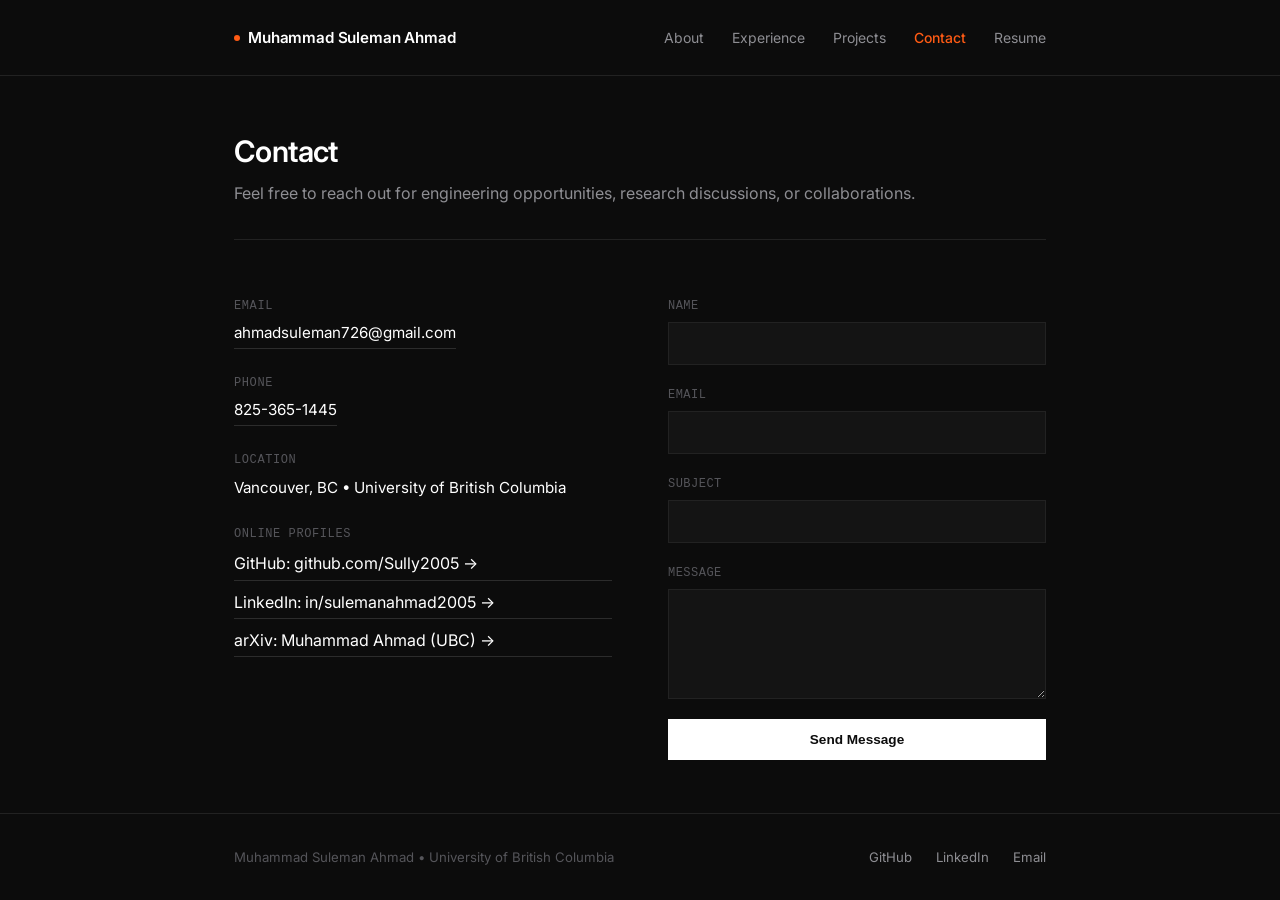
==== contact.html @ 659b7a55 "Changed description" ====
<!DOCTYPE html>
<html lang="en">
<head>
  <meta charset="UTF-8">
  <meta name="viewport" content="width=device-width, initial-scale=1.0">
  <title>Contact — Muhammad Suleman Ahmad</title>
  <meta name="description" content="Contact Muhammad Suleman Ahmad, Electrical Engineering student at the University of British Columbia.">
  <link rel="stylesheet" href="css/style.css">
</head>
<body>

  <!-- NAVIGATION -->
  <nav class="site-nav">
    <div class="container nav-flex">
      <a href="index.html" class="nav-brand">
        <span class="brand-dot"></span>
        Muhammad Suleman Ahmad
      </a>

      <ul class="nav-links">
        <li><a href="index.html" class="nav-link">About</a></li>
        <li><a href="experience.html" class="nav-link">Experience</a></li>
        <li><a href="projects.html" class="nav-link">Projects</a></li>
        <li><a href="contact.html" class="nav-link active">Contact</a></li>
        <li><a href="assets/resume.pdf" class="nav-link" target="_blank" rel="noopener noreferrer">Resume</a></li>
      </ul>

      <button class="mobile-btn" aria-label="Menu">
        <svg width="22" height="22" viewBox="0 0 24 24" fill="none" stroke="currentColor" stroke-width="1.75">
          <line x1="3" y1="12" x2="21" y2="12"></line>
          <line x1="3" y1="6" x2="21" y2="6"></line>
          <line x1="3" y1="18" x2="21" y2="18"></line>
        </svg>
      </button>
    </div>
  </nav>

  <!-- CONTACT CONTENT -->
  <main class="container">
    <div class="page-intro">
      <h1>Contact</h1>
      <p>Feel free to reach out for engineering opportunities, research discussions, or collaborations.</p>
    </div>

    <div class="contact-layout">
      <!-- DIRECT DETAILS -->
      <div class="contact-simple-list">
        <div>
          <div class="contact-row-label">Email</div>
          <div class="contact-row-value">
            <a href="mailto:ahmadsuleman726@gmail.com" class="text-link">ahmadsuleman726@gmail.com</a>
          </div>
        </div>

        <div>
          <div class="contact-row-label">Phone</div>
          <div class="contact-row-value">
            <a href="tel:825-365-1445" class="text-link">825-365-1445</a>
          </div>
        </div>

        <div>
          <div class="contact-row-label">Location</div>
          <div class="contact-row-value">Vancouver, BC &bull; University of British Columbia</div>
        </div>

        <div>
          <div class="contact-row-label">Online Profiles</div>
          <div style="display: flex; flex-direction: column; gap: 0.5rem; margin-top: 0.35rem;">
            <a href="https://github.com/Sully2005" target="_blank" rel="noopener noreferrer" class="text-link">GitHub: github.com/Sully2005 &rarr;</a>
            <a href="https://linkedin.com/in/sulemanahmad2005" target="_blank" rel="noopener noreferrer" class="text-link">LinkedIn: in/sulemanahmad2005 &rarr;</a>
            <a href="https://arxiv.org/abs/2603.09684" target="_blank" rel="noopener noreferrer" class="text-link">arXiv: Muhammad Ahmad (UBC) &rarr;</a>
          </div>
        </div>
      </div>

      <!-- MESSAGE FORM -->
      <div>
        <form id="contactForm" class="contact-form-clean">
          <div class="form-field">
            <label for="name">Name</label>
            <input type="text" id="name" class="form-input" required>
          </div>

          <div class="form-field">
            <label for="email">Email</label>
            <input type="email" id="email" class="form-input" required>
          </div>

          <div class="form-field">
            <label for="subject">Subject</label>
            <input type="text" id="subject" class="form-input" required>
          </div>

          <div class="form-field">
            <label for="message">Message</label>
            <textarea id="message" class="form-input" required></textarea>
          </div>

          <button type="submit" class="submit-btn">Send Message</button>
        </form>
      </div>
    </div>
  </main>

  <div id="toast" class="toast"></div>

  <!-- FOOTER -->
  <footer class="site-footer">
    <div class="container footer-flex">
      <div>Muhammad Suleman Ahmad &bull; University of British Columbia</div>
      <div class="footer-links-clean">
        <a href="https://github.com/Sully2005" target="_blank" rel="noopener noreferrer">GitHub</a>
        <a href="https://linkedin.com/in/sulemanahmad2005" target="_blank" rel="noopener noreferrer">LinkedIn</a>
        <a href="mailto:ahmadsuleman726@gmail.com">Email</a>
      </div>
    </div>
  </footer>

  <script src="js/main.js"></script>
</body>
</html>
---- css/style.css ----
/* ==========================================================================
   SWISS EDITORIAL MINIMALISM - MUHAMMAD SULEMAN AHMAD
   Inspired by David Reina (davidreina.com)
   Typography: Untitled Sans / System Sans & Monospace
   Accent: Sunset Orange (#ff5b14)
   ========================================================================== */

@import url('https://fonts.googleapis.com/css2?family=Inter:wght@300;400;500;600;700&display=swap');

:root {
  --bg: #0c0c0c;
  --bg-surface: #141414;
  --bg-surface-hover: #191919;
  
  --border: #222222;
  --border-light: #2c2c2c;
  --border-active: #ffffff;
  
  --text-main: #ffffff;
  --text-muted: #8e8e93;
  --text-subtle: #55555a;
  
  /* Exact David Reina Sunset Orange */
  --accent-orange: #ff5b14;
  --accent-orange-dim: rgba(255, 91, 20, 0.12);
  --accent-orange-border: rgba(255, 91, 20, 0.35);
  
  --font-sans: 'Untitled Sans', 'Inter', -apple-system, BlinkMacSystemFont, "Segoe UI", Roboto, "Helvetica Neue", Arial, sans-serif;
  --font-mono: ui-monospace, SFMono-Regular, Menlo, Monaco, Consolas, "Liberation Mono", "Courier New", monospace;

  --max-w: 860px;
  --max-w-wide: 1040px;
}

*, *::before, *::after {
  box-sizing: border-box;
  margin: 0;
  padding: 0;
}

::selection {
  background: var(--accent-orange-dim);
  color: var(--text-main);
}

html {
  font-size: 16px;
  background-color: var(--bg);
  color: var(--text-main);
  font-family: var(--font-sans);
  -webkit-font-smoothing: antialiased;
  -moz-osx-font-smoothing: grayscale;
  scroll-behavior: smooth;
}

body {
  min-height: 100vh;
  display: flex;
  flex-direction: column;
  background: var(--bg);
  color: var(--text-main);
  line-height: 1.7;
}

/* Typography */
h1, h2, h3, h4 {
  color: var(--text-main);
  font-weight: 600;
  letter-spacing: -0.02em;
  line-height: 1.3;
}

p {
  color: var(--text-muted);
  font-size: 1rem;
  font-weight: 400;
  line-height: 1.75;
}

p strong, li strong {
  color: var(--text-main);
  font-weight: 600;
}

a {
  color: var(--text-main);
  text-decoration: none;
  transition: color 0.15s ease, opacity 0.15s ease;
}

a:hover {
  color: var(--accent-orange);
}

.mono {
  font-family: var(--font-mono);
}

/* Layout */
.container {
  width: 100%;
  max-width: var(--max-w);
  margin: 0 auto;
  padding: 0 1.5rem;
}

.container-wide {
  width: 100%;
  max-width: var(--max-w-wide);
  margin: 0 auto;
  padding: 0 1.5rem;
}

/* ==========================================================================
   NAVIGATION
   ========================================================================== */
.site-nav {
  border-bottom: 1px solid var(--border);
  padding: 1.5rem 0;
  background: var(--bg);
  position: sticky;
  top: 0;
  z-index: 100;
}

.nav-flex {
  display: flex;
  justify-content: space-between;
  align-items: center;
}

.nav-brand {
  font-size: 0.95rem;
  font-weight: 600;
  color: var(--text-main);
  letter-spacing: -0.01em;
  display: flex;
  align-items: center;
  gap: 0.5rem;
}

.brand-dot {
  width: 6px;
  height: 6px;
  border-radius: 50%;
  background-color: var(--accent-orange);
  display: inline-block;
}

.nav-links {
  display: flex;
  align-items: center;
  gap: 1.75rem;
  list-style: none;
}

.nav-link {
  font-size: 0.875rem;
  color: var(--text-muted);
  font-weight: 400;
  transition: color 0.15s ease;
}

.nav-link:hover {
  color: var(--text-main);
}

.nav-link.active {
  color: var(--accent-orange);
  font-weight: 500;
}

.mobile-btn {
  display: none;
  background: none;
  border: none;
  color: var(--text-main);
  cursor: pointer;
  padding: 0.25rem;
}

/* ==========================================================================
   ABOUT / PROFILE PAGE
   ========================================================================== */
.about-layout {
  display: grid;
  grid-template-columns: 240px 1fr;
  gap: 3.5rem;
  align-items: start;
  padding: 4rem 0 3rem 0;
}

.about-photo-wrap {
  width: 100%;
}

.photo-img {
  width: 100%;
  aspect-ratio: 4/5;
  object-fit: cover;
  border: 1px solid var(--border);
  display: block;
  transition: border-color 0.2s ease;
}

.photo-img:hover {
  border-color: var(--accent-orange-border);
}

.about-content h1 {
  font-size: 1.85rem;
  margin-bottom: 0.5rem;
}

.about-tagline {
  font-size: 1rem;
  color: var(--text-muted);
  margin-bottom: 2rem;
  padding-bottom: 1.5rem;
  border-bottom: 1px solid var(--border);
}

.about-tagline span {
  color: var(--accent-orange);
}

.about-bio {
  display: flex;
  flex-direction: column;
  gap: 1.25rem;
}

.about-bio p {
  color: #a0a0a0;
  font-size: 0.975rem;
}

.about-links {
  display: flex;
  flex-wrap: wrap;
  gap: 1.5rem;
  margin-top: 2rem;
  padding-top: 1.5rem;
  border-top: 1px solid var(--border);
  font-size: 0.875rem;
}

.text-link {
  color: var(--text-main);
  display: inline-flex;
  align-items: center;
  gap: 0.35rem;
  border-bottom: 1px solid var(--border-light);
  padding-bottom: 2px;
  cursor: pointer;
  transition: all 0.15s ease;
}

.text-link:hover {
  color: var(--accent-orange);
  border-color: var(--accent-orange);
  opacity: 1;
}

/* ==========================================================================
   PAGE HEADERS (GENERAL)
   ========================================================================== */
.page-intro {
  padding: 3.5rem 0 2rem 0;
  border-bottom: 1px solid var(--border);
  margin-bottom: 2.5rem;
}

.page-intro h1 {
  font-size: 1.85rem;
  margin-bottom: 0.5rem;
}

.page-intro p {
  font-size: 1rem;
  color: var(--text-muted);
}

/* ==========================================================================
   PROJECTS: CARD GRID (MAIN VIEW)
   ========================================================================== */
.projects-grid {
  display: grid;
  grid-template-columns: repeat(2, 1fr);
  gap: 2rem;
  margin-bottom: 4rem;
  transition: opacity 0.2s ease;
}

.project-card-item {
  background: var(--bg-surface);
  border: 1px solid var(--border);
  cursor: pointer;
  transition: all 0.2s ease;
  display: flex;
  flex-direction: column;
  overflow: hidden;
  text-align: left;
}

.project-card-item:hover {
  border-color: var(--border-light);
  background: var(--bg-surface-hover);
  transform: translateY(-3px);
}

.card-img-box {
  width: 100%;
  aspect-ratio: 16/10;
  background: #000000;
  border-bottom: 1px solid var(--border);
  display: flex;
  align-items: center;
  justify-content: center;
  overflow: hidden;
  position: relative;
}

.card-img-box img {
  width: 100%;
  height: 100%;
  object-fit: cover;
  display: block;
  transition: transform 0.3s ease;
}

.project-card-item:hover .card-img-box img {
  transform: scale(1.03);
}

.card-content {
  padding: 1.5rem;
  display: flex;
  flex-direction: column;
  gap: 0.4rem;
  flex: 1;
}

.card-tag {
  font-family: var(--font-mono);
  font-size: 0.75rem;
  color: var(--text-muted);
  transition: color 0.15s ease;
}

.card-title {
  font-size: 1.25rem;
  font-weight: 600;
  color: var(--text-main);
  line-height: 1.35;
}

.card-arrow {
  margin-top: auto;
  padding-top: 1rem;
  font-size: 0.825rem;
  color: var(--text-subtle);
  display: flex;
  align-items: center;
  justify-content: space-between;
  transition: color 0.15s ease;
}

.project-card-item:hover .card-arrow {
  color: var(--accent-orange);
}

.project-card-item:hover .card-tag {
  color: var(--accent-orange);
}

/* ==========================================================================
   PROJECTS: EXPANDED SUBMENU VIEW (SINGLE PROJECT CASE STUDY)
   ========================================================================== */
.project-submenu-view {
  display: none;
  animation: fadeIn 0.25s ease forwards;
  padding-bottom: 4rem;
}

.project-submenu-view.active {
  display: block;
}

@keyframes fadeIn {
  from {
    opacity: 0;
    transform: translateY(8px);
  }
  to {
    opacity: 1;
    transform: translateY(0);
  }
}

.submenu-nav-bar {
  display: flex;
  justify-content: space-between;
  align-items: center;
  padding: 1rem 0;
  margin-bottom: 2rem;
  border-bottom: 1px solid var(--border);
}

.back-btn {
  background: none;
  border: none;
  color: var(--text-muted);
  font-family: var(--font-sans);
  font-size: 0.9rem;
  font-weight: 500;
  cursor: pointer;
  display: inline-flex;
  align-items: center;
  gap: 0.5rem;
  transition: color 0.15s ease;
  padding: 0;
}

.back-btn:hover {
  color: var(--accent-orange);
}

.submenu-pager {
  display: flex;
  gap: 1.25rem;
  font-size: 0.85rem;
}

.pager-link {
  color: var(--text-muted);
  cursor: pointer;
  background: none;
  border: none;
  font-family: var(--font-sans);
  font-size: 0.85rem;
  transition: color 0.15s ease;
}

.pager-link:hover {
  color: var(--accent-orange);
}

.detail-header {
  margin-bottom: 2rem;
}

.detail-title {
  font-size: 1.85rem;
  font-weight: 600;
  margin-bottom: 0.5rem;
}

.detail-tools {
  font-family: var(--font-mono);
  font-size: 0.875rem;
  color: var(--text-muted);
}

/* Media Grid in Submenu View */
.detail-media-grid {
  display: grid;
  grid-template-columns: 1fr 1fr;
  gap: 1.25rem;
  margin: 2rem 0;
}

.media-box {
  background: var(--bg-surface);
  border: 1px solid var(--border);
  min-height: 220px;
  display: flex;
  align-items: center;
  justify-content: center;
  overflow: hidden;
}

.media-box img {
  width: 100%;
  height: 100%;
  object-fit: cover;
  display: block;
}

.video-box {
  position: relative;
  width: 100%;
  padding-bottom: 56.25%; /* 16:9 */
  height: 0;
  background: #000000;
  border: 1px solid var(--border);
  overflow: hidden;
}

.video-box iframe,
.video-box video {
  position: absolute;
  top: 0;
  left: 0;
  width: 100%;
  height: 100%;
  border: none;
}

/* Detailed Write-up Layout */
.detail-content {
  display: flex;
  flex-direction: column;
  gap: 1.5rem;
  margin-top: 1.5rem;
}

.project-section-block {
  margin-top: 0.5rem;
}

.project-section-label {
  font-size: 0.85rem;
  font-weight: 600;
  color: var(--text-main);
  text-transform: uppercase;
  letter-spacing: 0.04em;
  margin-bottom: 0.5rem;
  display: flex;
  align-items: center;
  gap: 0.5rem;
}

.project-section-label::before {
  content: '';
  width: 4px;
  height: 4px;
  border-radius: 50%;
  background-color: var(--accent-orange);
  display: inline-block;
}

.clean-list {
  list-style: none;
  display: flex;
  flex-direction: column;
  gap: 0.65rem;
}

.clean-list li {
  color: #a0a0a0;
  font-size: 0.925rem;
  position: relative;
  padding-left: 1.25rem;
  line-height: 1.6;
}

.clean-list li::before {
  content: "—";
  position: absolute;
  left: 0;
  color: var(--text-subtle);
}

.detail-footer-links {
  display: flex;
  flex-wrap: wrap;
  gap: 1.75rem;
  margin-top: 2rem;
  padding-top: 1.25rem;
  border-top: 1px solid var(--border);
  font-size: 0.875rem;
}

/* ==========================================================================
   EXPERIENCE (EDITORIAL CONVERSATIONAL TIMELINE)
   ========================================================================== */
.exp-group {
  display: flex;
  flex-direction: column;
  gap: 3.5rem;
  margin-bottom: 4rem;
}

.exp-item {
  display: grid;
  grid-template-columns: 200px 1fr;
  gap: 2.5rem;
  align-items: start;
}

.exp-time {
  font-family: var(--font-mono);
  font-size: 0.8rem;
  color: var(--text-subtle);
  line-height: 1.5;
}

.exp-time .exp-location {
  color: var(--text-subtle);
  display: block;
  margin-top: 0.25rem;
}

.exp-title {
  font-size: 1.15rem;
  font-weight: 600;
  margin-bottom: 0.25rem;
}

.exp-company {
  font-size: 0.925rem;
  color: var(--text-muted);
  margin-bottom: 0.85rem;
}

.exp-company span {
  color: var(--accent-orange);
}

.exp-narrative {
  color: #a0a0a0;
  font-size: 0.975rem;
  line-height: 1.75;
}

.exp-narrative strong {
  color: var(--text-main);
  font-weight: 500;
}

/* ==========================================================================
   CONTACT
   ========================================================================== */
.contact-layout {
  display: grid;
  grid-template-columns: 1fr 1fr;
  gap: 3.5rem;
  padding: 1rem 0 3rem 0;
}

.contact-simple-list {
  display: flex;
  flex-direction: column;
  gap: 1.5rem;
}

.contact-row-label {
  font-family: var(--font-mono);
  font-size: 0.75rem;
  text-transform: uppercase;
  color: var(--text-subtle);
  letter-spacing: 0.05em;
  margin-bottom: 0.25rem;
}

.contact-row-value {
  font-size: 0.95rem;
  color: var(--text-main);
}

.contact-form-clean {
  display: flex;
  flex-direction: column;
  gap: 1.25rem;
}

.form-field {
  display: flex;
  flex-direction: column;
  gap: 0.35rem;
}

.form-field label {
  font-family: var(--font-mono);
  font-size: 0.75rem;
  text-transform: uppercase;
  color: var(--text-subtle);
  letter-spacing: 0.04em;
}

.form-input {
  background: var(--bg-surface);
  border: 1px solid var(--border);
  color: var(--text-main);
  padding: 0.75rem 0.9rem;
  font-family: var(--font-sans);
  font-size: 0.9rem;
  border-radius: 0;
  transition: border-color 0.15s ease;
}

.form-input:focus {
  outline: none;
  border-color: var(--accent-orange-border);
}

textarea.form-input {
  resize: vertical;
  min-height: 110px;
}

.submit-btn {
  background: var(--text-main);
  color: var(--bg);
  border: 1px solid var(--text-main);
  padding: 0.75rem 1.5rem;
  font-weight: 600;
  font-size: 0.85rem;
  cursor: pointer;
  transition: all 0.15s ease;
}

.submit-btn:hover {
  background: var(--accent-orange);
  border-color: var(--accent-orange);
  color: #ffffff;
}

/* Toast */
.toast {
  position: fixed;
  bottom: 2rem;
  right: 2rem;
  background: var(--text-main);
  color: var(--bg);
  padding: 0.65rem 1.2rem;
  font-size: 0.825rem;
  font-weight: 500;
  opacity: 0;
  transform: translateY(8px);
  pointer-events: none;
  transition: all 0.2s ease;
  z-index: 1000;
  border-left: 2px solid var(--accent-orange);
}

.toast.show {
  opacity: 1;
  transform: translateY(0);
}

/* ==========================================================================
   FOOTER
   ========================================================================== */
.site-footer {
  margin-top: auto;
  border-top: 1px solid var(--border);
  padding: 2rem 0;
  font-size: 0.825rem;
  color: var(--text-subtle);
}

.footer-flex {
  display: flex;
  justify-content: space-between;
  align-items: center;
  flex-wrap: wrap;
  gap: 1rem;
}

.footer-links-clean {
  display: flex;
  gap: 1.5rem;
}

.footer-links-clean a {
  color: var(--text-muted);
}

.footer-links-clean a:hover {
  color: var(--accent-orange);
}

/* ==========================================================================
   RESPONSIVE
   ========================================================================== */
@media (max-width: 768px) {
  .about-layout {
    grid-template-columns: 1fr;
    gap: 2rem;
  }

  .about-photo-wrap {
    max-width: 220px;
  }

  .projects-grid {
    grid-template-columns: 1fr;
    gap: 1.5rem;
  }

  .detail-media-grid {
    grid-template-columns: 1fr;
  }

  .exp-item {
    grid-template-columns: 1fr;
    gap: 0.5rem;
  }

  .contact-layout {
    grid-template-columns: 1fr;
    gap: 2.5rem;
  }

  .nav-links {
    display: none;
    position: absolute;
    top: 100%;
    left: 0;
    width: 100%;
    background: var(--bg);
    border-bottom: 1px solid var(--border);
    flex-direction: column;
    padding: 1.5rem;
    gap: 1rem;
    align-items: flex-start;
  }

  .nav-links.open {
    display: flex;
  }

  .mobile-btn {
    display: block;
  }
}
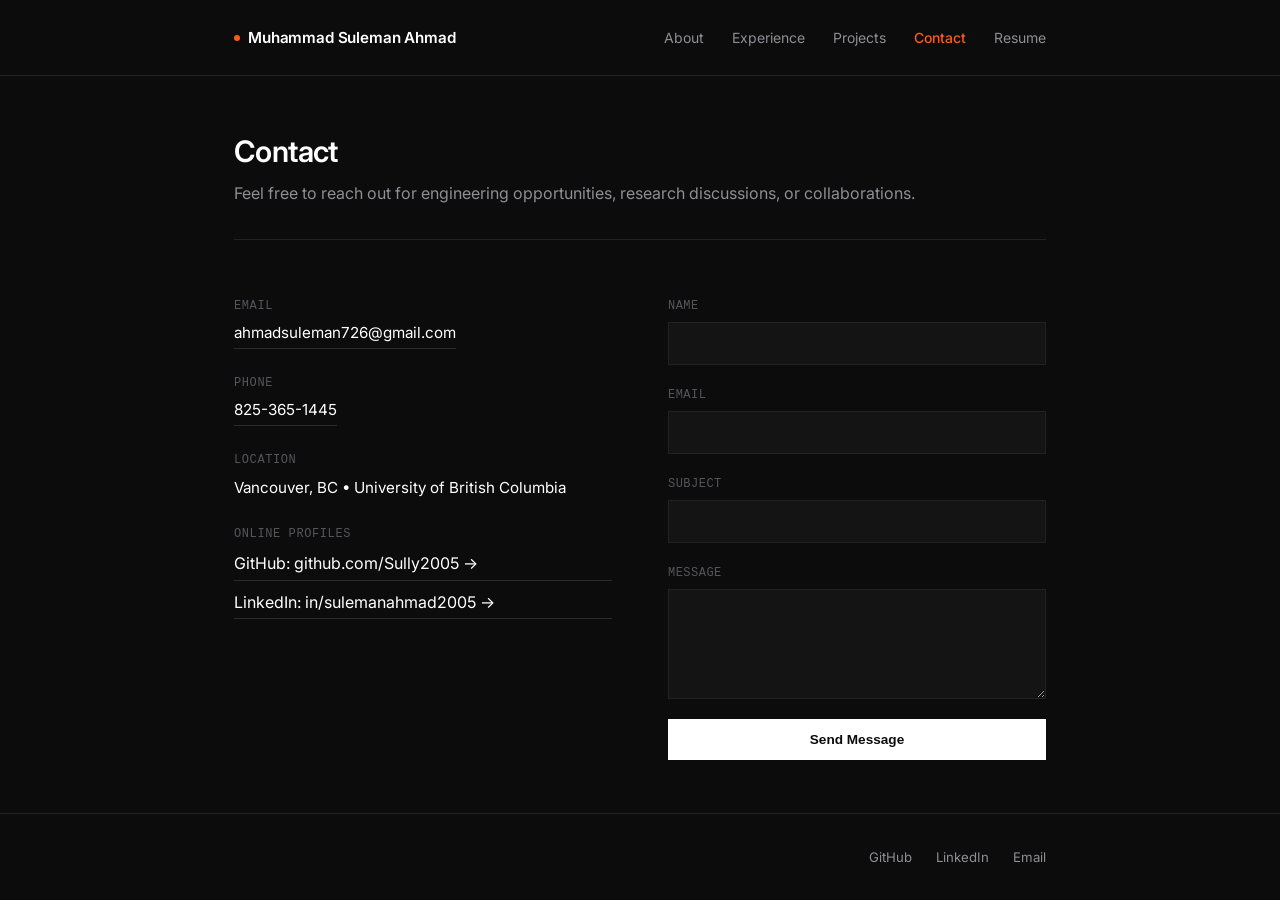
==== commit 6a2a9e05: "Enlarge picture and remove unneccesary text" ====
--- a/contact.html
+++ b/contact.html
@@ -69,7 +69,6 @@
           <div style="display: flex; flex-direction: column; gap: 0.5rem; margin-top: 0.35rem;">
             <a href="https://github.com/Sully2005" target="_blank" rel="noopener noreferrer" class="text-link">GitHub: github.com/Sully2005 &rarr;</a>
             <a href="https://linkedin.com/in/sulemanahmad2005" target="_blank" rel="noopener noreferrer" class="text-link">LinkedIn: in/sulemanahmad2005 &rarr;</a>
-            <a href="https://arxiv.org/abs/2603.09684" target="_blank" rel="noopener noreferrer" class="text-link">arXiv: Muhammad Ahmad (UBC) &rarr;</a>
           </div>
         </div>
       </div>
@@ -108,7 +107,6 @@
   <!-- FOOTER -->
   <footer class="site-footer">
     <div class="container footer-flex">
-      <div>Muhammad Suleman Ahmad &bull; University of British Columbia</div>
       <div class="footer-links-clean">
         <a href="https://github.com/Sully2005" target="_blank" rel="noopener noreferrer">GitHub</a>
         <a href="https://linkedin.com/in/sulemanahmad2005" target="_blank" rel="noopener noreferrer">LinkedIn</a>
--- a/css/style.css
+++ b/css/style.css
@@ -184,7 +184,7 @@
    ========================================================================== */
 .about-layout {
   display: grid;
-  grid-template-columns: 240px 1fr;
+  grid-template-columns: 320px 1fr;
   gap: 3.5rem;
   align-items: start;
   padding: 4rem 0 3rem 0;
@@ -753,7 +753,7 @@
 
 .footer-flex {
   display: flex;
-  justify-content: space-between;
+  justify-content: flex-end;
   align-items: center;
   flex-wrap: wrap;
   gap: 1rem;
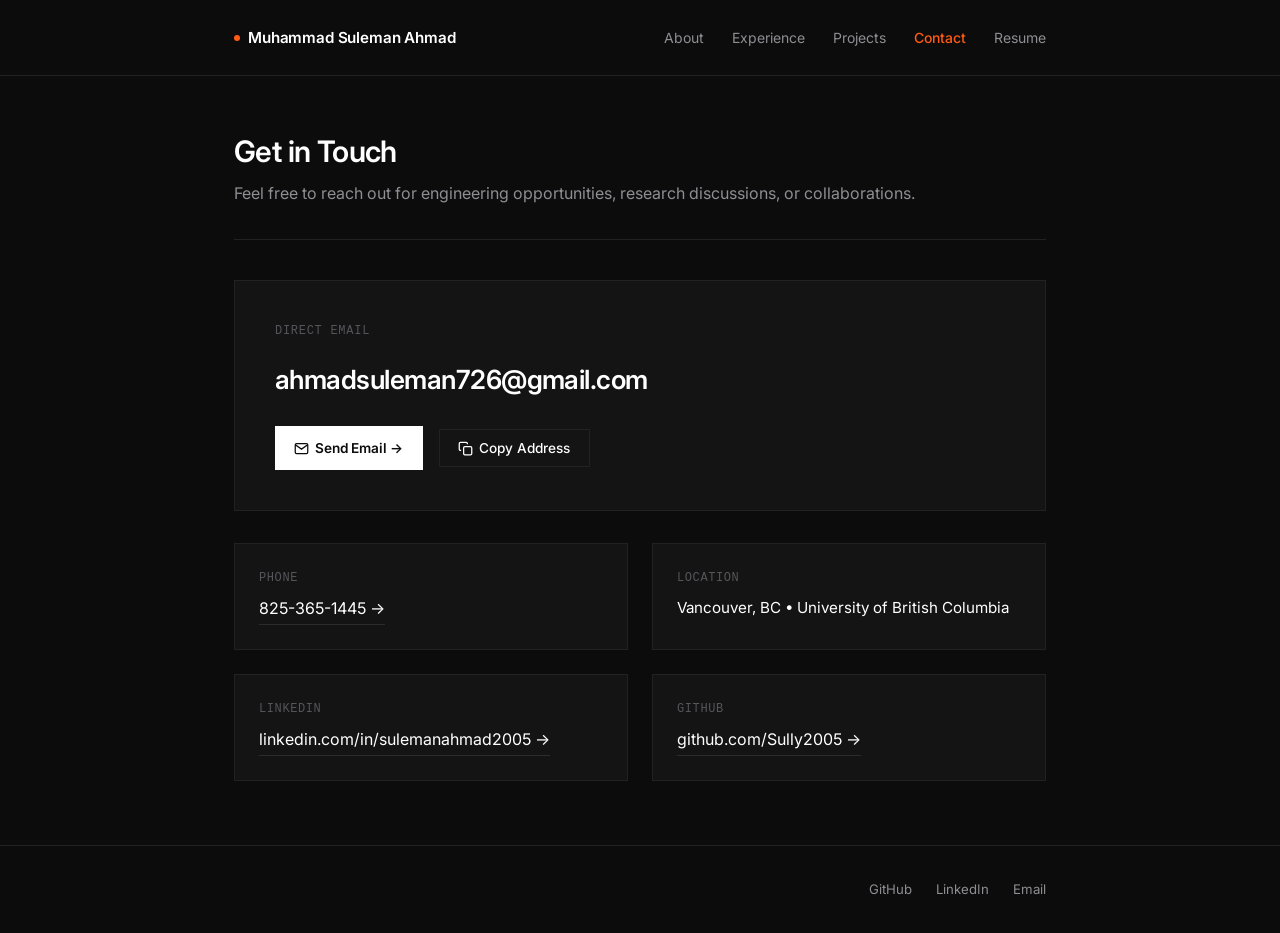
==== commit b33f35a4: "Removed send message on the site" ====
--- a/contact.html
+++ b/contact.html
@@ -22,7 +22,7 @@
         <li><a href="experience.html" class="nav-link">Experience</a></li>
         <li><a href="projects.html" class="nav-link">Projects</a></li>
         <li><a href="contact.html" class="nav-link active">Contact</a></li>
-        <li><a href="assets/resume.pdf" class="nav-link" target="_blank" rel="noopener noreferrer">Resume</a></li>
+        <li><a href="resume.html" class="nav-link">Resume</a></li>
       </ul>
 
       <button class="mobile-btn" aria-label="Menu">
@@ -38,67 +38,69 @@
   <!-- CONTACT CONTENT -->
   <main class="container">
     <div class="page-intro">
-      <h1>Contact</h1>
+      <h1>Get in Touch</h1>
       <p>Feel free to reach out for engineering opportunities, research discussions, or collaborations.</p>
     </div>
 
-    <div class="contact-layout">
-      <!-- DIRECT DETAILS -->
-      <div class="contact-simple-list">
-        <div>
-          <div class="contact-row-label">Email</div>
-          <div class="contact-row-value">
-            <a href="mailto:ahmadsuleman726@gmail.com" class="text-link">ahmadsuleman726@gmail.com</a>
+    <div class="contact-card-wrap">
+      
+      <!-- PRIMARY DIRECT EMAIL ACTION BOX -->
+      <div class="contact-email-card">
+        <div class="contact-email-label">Direct Email</div>
+        <div class="contact-email-address">
+          <a href="mailto:ahmadsuleman726@gmail.com" class="email-main-link" title="Click to compose email in your default mail app">
+            ahmadsuleman726@gmail.com
+          </a>
+        </div>
+        
+        <div class="contact-action-row">
+          <a href="mailto:ahmadsuleman726@gmail.com" class="btn-primary">
+            <svg width="15" height="15" viewBox="0 0 24 24" fill="none" stroke="currentColor" stroke-width="2" style="margin-right: 6px;">
+              <path d="M4 4h16c1.1 0 2 .9 2 2v12c0 1.1-.9 2-2 2H4c-1.1 0-2-.9-2-2V6c0-1.1.9-2 2-2z"></path>
+              <polyline points="22,6 12,13 2,6"></polyline>
+            </svg>
+            Send Email &rarr;
+          </a>
+
+          <button id="copyEmailBtn" class="btn-secondary" data-email="ahmadsuleman726@gmail.com">
+            <svg width="15" height="15" viewBox="0 0 24 24" fill="none" stroke="currentColor" stroke-width="2" style="margin-right: 6px;">
+              <rect x="9" y="9" width="13" height="13" rx="2" ry="2"></rect>
+              <path d="M5 15H4a2 2 0 0 1-2-2V4a2 2 0 0 1 2-2h9a2 2 0 0 1 2 2v1"></path>
+            </svg>
+            Copy Address
+          </button>
+        </div>
+      </div>
+
+      <!-- SECONDARY DIRECT DETAILS GRID -->
+      <div class="contact-info-grid">
+        <div class="contact-info-item">
+          <div class="contact-row-label">Phone</div>
+          <div>
+            <a href="tel:825-365-1445" class="text-link">825-365-1445 &rarr;</a>
           </div>
         </div>
 
-        <div>
-          <div class="contact-row-label">Phone</div>
-          <div class="contact-row-value">
-            <a href="tel:825-365-1445" class="text-link">825-365-1445</a>
+        <div class="contact-info-item">
+          <div class="contact-row-label">Location</div>
+          <div class="contact-row-text">Vancouver, BC &bull; University of British Columbia</div>
+        </div>
+
+        <div class="contact-info-item">
+          <div class="contact-row-label">LinkedIn</div>
+          <div>
+            <a href="https://linkedin.com/in/sulemanahmad2005" target="_blank" rel="noopener noreferrer" class="text-link">linkedin.com/in/sulemanahmad2005 &rarr;</a>
           </div>
         </div>
 
-        <div>
-          <div class="contact-row-label">Location</div>
-          <div class="contact-row-value">Vancouver, BC &bull; University of British Columbia</div>
-        </div>
-
-        <div>
-          <div class="contact-row-label">Online Profiles</div>
-          <div style="display: flex; flex-direction: column; gap: 0.5rem; margin-top: 0.35rem;">
-            <a href="https://github.com/Sully2005" target="_blank" rel="noopener noreferrer" class="text-link">GitHub: github.com/Sully2005 &rarr;</a>
-            <a href="https://linkedin.com/in/sulemanahmad2005" target="_blank" rel="noopener noreferrer" class="text-link">LinkedIn: in/sulemanahmad2005 &rarr;</a>
+        <div class="contact-info-item">
+          <div class="contact-row-label">GitHub</div>
+          <div>
+            <a href="https://github.com/Sully2005" target="_blank" rel="noopener noreferrer" class="text-link">github.com/Sully2005 &rarr;</a>
           </div>
         </div>
       </div>
 
-      <!-- MESSAGE FORM -->
-      <div>
-        <form id="contactForm" class="contact-form-clean">
-          <div class="form-field">
-            <label for="name">Name</label>
-            <input type="text" id="name" class="form-input" required>
-          </div>
-
-          <div class="form-field">
-            <label for="email">Email</label>
-            <input type="email" id="email" class="form-input" required>
-          </div>
-
-          <div class="form-field">
-            <label for="subject">Subject</label>
-            <input type="text" id="subject" class="form-input" required>
-          </div>
-
-          <div class="form-field">
-            <label for="message">Message</label>
-            <textarea id="message" class="form-input" required></textarea>
-          </div>
-
-          <button type="submit" class="submit-btn">Send Message</button>
-        </form>
-      </div>
     </div>
   </main>
 
--- a/css/style.css
+++ b/css/style.css
@@ -630,19 +630,73 @@
 }
 
 /* ==========================================================================
-   CONTACT
-   ========================================================================== */
-.contact-layout {
+   CONTACT (MINIMALIST DIRECT EMAIL & 1-CLICK CHANNELS)
+   ========================================================================== */
+.contact-card-wrap {
+  display: flex;
+  flex-direction: column;
+  gap: 2rem;
+  margin-bottom: 4rem;
+}
+
+.contact-email-card {
+  background: var(--bg-surface);
+  border: 1px solid var(--border);
+  padding: 2.5rem;
+  display: flex;
+  flex-direction: column;
+  gap: 1rem;
+  transition: border-color 0.2s ease;
+}
+
+.contact-email-card:hover {
+  border-color: var(--border-light);
+}
+
+.contact-email-label {
+  font-family: var(--font-mono);
+  font-size: 0.75rem;
+  text-transform: uppercase;
+  color: var(--text-subtle);
+  letter-spacing: 0.06em;
+}
+
+.contact-email-address {
+  font-size: 1.65rem;
+  font-weight: 600;
+  letter-spacing: -0.02em;
+}
+
+.email-main-link {
+  color: var(--text-main);
+  transition: color 0.15s ease;
+}
+
+.email-main-link:hover {
+  color: var(--accent-orange);
+}
+
+.contact-action-row {
+  display: flex;
+  align-items: center;
+  gap: 1rem;
+  margin-top: 0.5rem;
+  flex-wrap: wrap;
+}
+
+.contact-info-grid {
   display: grid;
-  grid-template-columns: 1fr 1fr;
-  gap: 3.5rem;
-  padding: 1rem 0 3rem 0;
-}
-
-.contact-simple-list {
-  display: flex;
-  flex-direction: column;
+  grid-template-columns: repeat(2, 1fr);
   gap: 1.5rem;
+}
+
+.contact-info-item {
+  background: var(--bg-surface);
+  border: 1px solid var(--border);
+  padding: 1.5rem;
+  display: flex;
+  flex-direction: column;
+  gap: 0.4rem;
 }
 
 .contact-row-label {
@@ -651,88 +705,30 @@
   text-transform: uppercase;
   color: var(--text-subtle);
   letter-spacing: 0.05em;
-  margin-bottom: 0.25rem;
-}
-
-.contact-row-value {
+}
+
+.contact-row-text {
   font-size: 0.95rem;
   color: var(--text-main);
 }
 
-.contact-form-clean {
-  display: flex;
-  flex-direction: column;
-  gap: 1.25rem;
-}
-
-.form-field {
-  display: flex;
-  flex-direction: column;
-  gap: 0.35rem;
-}
-
-.form-field label {
-  font-family: var(--font-mono);
-  font-size: 0.75rem;
-  text-transform: uppercase;
-  color: var(--text-subtle);
-  letter-spacing: 0.04em;
-}
-
-.form-input {
-  background: var(--bg-surface);
-  border: 1px solid var(--border);
-  color: var(--text-main);
-  padding: 0.75rem 0.9rem;
-  font-family: var(--font-sans);
-  font-size: 0.9rem;
-  border-radius: 0;
-  transition: border-color 0.15s ease;
-}
-
-.form-input:focus {
-  outline: none;
-  border-color: var(--accent-orange-border);
-}
-
-textarea.form-input {
-  resize: vertical;
-  min-height: 110px;
-}
-
-.submit-btn {
-  background: var(--text-main);
-  color: var(--bg);
-  border: 1px solid var(--text-main);
-  padding: 0.75rem 1.5rem;
-  font-weight: 600;
-  font-size: 0.85rem;
-  cursor: pointer;
-  transition: all 0.15s ease;
-}
-
-.submit-btn:hover {
-  background: var(--accent-orange);
-  border-color: var(--accent-orange);
-  color: #ffffff;
-}
-
-/* Toast */
+/* Toast Notification */
 .toast {
   position: fixed;
   bottom: 2rem;
   right: 2rem;
   background: var(--text-main);
   color: var(--bg);
-  padding: 0.65rem 1.2rem;
-  font-size: 0.825rem;
-  font-weight: 500;
+  padding: 0.75rem 1.25rem;
+  font-size: 0.85rem;
+  font-weight: 600;
   opacity: 0;
   transform: translateY(8px);
   pointer-events: none;
-  transition: all 0.2s ease;
+  transition: all 0.2s cubic-bezier(0.4, 0, 0.2, 1);
   z-index: 1000;
-  border-left: 2px solid var(--accent-orange);
+  border-left: 3px solid var(--accent-orange);
+  box-shadow: 0 10px 30px rgba(0, 0, 0, 0.5);
 }
 
 .toast.show {
@@ -770,6 +766,79 @@
 
 .footer-links-clean a:hover {
   color: var(--accent-orange);
+}
+
+/* ==========================================================================
+   RESUME PREVIEW VIEWER
+   ========================================================================== */
+.resume-actions {
+  display: flex;
+  align-items: center;
+  gap: 0.75rem;
+  flex-wrap: wrap;
+}
+
+.btn-primary {
+  display: inline-flex;
+  align-items: center;
+  background: var(--text-main);
+  color: var(--bg);
+  font-family: var(--font-sans);
+  font-size: 0.85rem;
+  font-weight: 600;
+  padding: 0.6rem 1.15rem;
+  border: 1px solid var(--text-main);
+  cursor: pointer;
+  transition: all 0.15s ease;
+  text-decoration: none;
+}
+
+.btn-primary:hover {
+  background: var(--accent-orange);
+  border-color: var(--accent-orange);
+  color: #ffffff;
+}
+
+.btn-secondary {
+  display: inline-flex;
+  align-items: center;
+  background: var(--bg-surface);
+  color: var(--text-main);
+  font-family: var(--font-sans);
+  font-size: 0.85rem;
+  font-weight: 500;
+  padding: 0.6rem 1.15rem;
+  border: 1px solid var(--border);
+  cursor: pointer;
+  transition: all 0.15s ease;
+  text-decoration: none;
+}
+
+.btn-secondary:hover {
+  border-color: var(--accent-orange);
+  color: var(--accent-orange);
+}
+
+.resume-viewer-wrap {
+  width: 100%;
+  margin: 1.5rem 0 4rem 0;
+  display: flex;
+  justify-content: center;
+}
+
+.resume-sheet {
+  width: 100%;
+  max-width: 840px;
+  background: #ffffff;
+  border: 1px solid var(--border);
+  box-shadow: 0 12px 40px rgba(0, 0, 0, 0.6);
+  overflow: hidden;
+}
+
+.resume-preview-img {
+  width: 100%;
+  height: auto;
+  display: block;
 }
 
 /* ==========================================================================
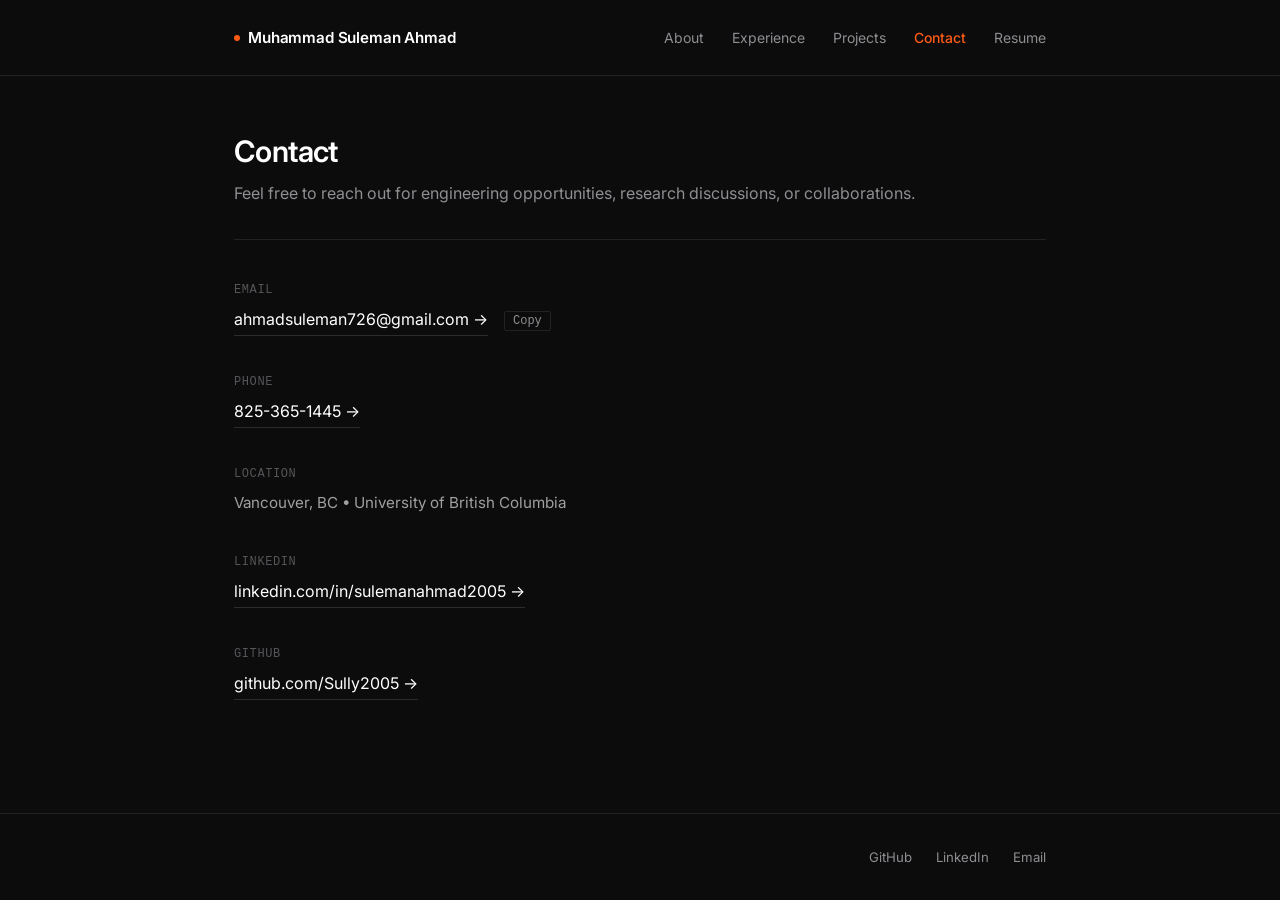
==== commit e301d4ea: "Changed contact page layout" ====
--- a/contact.html
+++ b/contact.html
@@ -38,66 +38,51 @@
   <!-- CONTACT CONTENT -->
   <main class="container">
     <div class="page-intro">
-      <h1>Get in Touch</h1>
+      <h1>Contact</h1>
       <p>Feel free to reach out for engineering opportunities, research discussions, or collaborations.</p>
     </div>
 
-    <div class="contact-card-wrap">
+    <!-- STANDARDIZED EDITORIAL CONTACT LIST -->
+    <div class="contact-list-standard">
       
-      <!-- PRIMARY DIRECT EMAIL ACTION BOX -->
-      <div class="contact-email-card">
-        <div class="contact-email-label">Direct Email</div>
-        <div class="contact-email-address">
-          <a href="mailto:ahmadsuleman726@gmail.com" class="email-main-link" title="Click to compose email in your default mail app">
-            ahmadsuleman726@gmail.com
-          </a>
-        </div>
-        
-        <div class="contact-action-row">
-          <a href="mailto:ahmadsuleman726@gmail.com" class="btn-primary">
-            <svg width="15" height="15" viewBox="0 0 24 24" fill="none" stroke="currentColor" stroke-width="2" style="margin-right: 6px;">
-              <path d="M4 4h16c1.1 0 2 .9 2 2v12c0 1.1-.9 2-2 2H4c-1.1 0-2-.9-2-2V6c0-1.1.9-2 2-2z"></path>
-              <polyline points="22,6 12,13 2,6"></polyline>
-            </svg>
-            Send Email &rarr;
-          </a>
-
-          <button id="copyEmailBtn" class="btn-secondary" data-email="ahmadsuleman726@gmail.com">
-            <svg width="15" height="15" viewBox="0 0 24 24" fill="none" stroke="currentColor" stroke-width="2" style="margin-right: 6px;">
-              <rect x="9" y="9" width="13" height="13" rx="2" ry="2"></rect>
-              <path d="M5 15H4a2 2 0 0 1-2-2V4a2 2 0 0 1 2-2h9a2 2 0 0 1 2 2v1"></path>
-            </svg>
-            Copy Address
-          </button>
+      <!-- EMAIL -->
+      <div class="contact-entry">
+        <div class="contact-row-label">Email</div>
+        <div class="contact-row-content">
+          <a href="mailto:ahmadsuleman726@gmail.com" class="text-link">ahmadsuleman726@gmail.com &rarr;</a>
+          <button id="copyEmailBtn" class="copy-inline-btn" data-email="ahmadsuleman726@gmail.com" title="Copy to clipboard">Copy</button>
         </div>
       </div>
 
-      <!-- SECONDARY DIRECT DETAILS GRID -->
-      <div class="contact-info-grid">
-        <div class="contact-info-item">
-          <div class="contact-row-label">Phone</div>
-          <div>
-            <a href="tel:825-365-1445" class="text-link">825-365-1445 &rarr;</a>
-          </div>
+      <!-- PHONE -->
+      <div class="contact-entry">
+        <div class="contact-row-label">Phone</div>
+        <div class="contact-row-content">
+          <a href="tel:825-365-1445" class="text-link">825-365-1445 &rarr;</a>
         </div>
+      </div>
 
-        <div class="contact-info-item">
-          <div class="contact-row-label">Location</div>
-          <div class="contact-row-text">Vancouver, BC &bull; University of British Columbia</div>
+      <!-- LOCATION -->
+      <div class="contact-entry">
+        <div class="contact-row-label">Location</div>
+        <div class="contact-row-content">
+          <span class="contact-plain-text">Vancouver, BC &bull; University of British Columbia</span>
         </div>
+      </div>
 
-        <div class="contact-info-item">
-          <div class="contact-row-label">LinkedIn</div>
-          <div>
-            <a href="https://linkedin.com/in/sulemanahmad2005" target="_blank" rel="noopener noreferrer" class="text-link">linkedin.com/in/sulemanahmad2005 &rarr;</a>
-          </div>
+      <!-- LINKEDIN -->
+      <div class="contact-entry">
+        <div class="contact-row-label">LinkedIn</div>
+        <div class="contact-row-content">
+          <a href="https://linkedin.com/in/sulemanahmad2005" target="_blank" rel="noopener noreferrer" class="text-link">linkedin.com/in/sulemanahmad2005 &rarr;</a>
         </div>
+      </div>
 
-        <div class="contact-info-item">
-          <div class="contact-row-label">GitHub</div>
-          <div>
-            <a href="https://github.com/Sully2005" target="_blank" rel="noopener noreferrer" class="text-link">github.com/Sully2005 &rarr;</a>
-          </div>
+      <!-- GITHUB -->
+      <div class="contact-entry">
+        <div class="contact-row-label">GitHub</div>
+        <div class="contact-row-content">
+          <a href="https://github.com/Sully2005" target="_blank" rel="noopener noreferrer" class="text-link">github.com/Sully2005 &rarr;</a>
         </div>
       </div>
 
--- a/css/style.css
+++ b/css/style.css
@@ -630,73 +630,20 @@
 }
 
 /* ==========================================================================
-   CONTACT (MINIMALIST DIRECT EMAIL & 1-CLICK CHANNELS)
-   ========================================================================== */
-.contact-card-wrap {
+   CONTACT (STANDARDIZED EDITORIAL LIST)
+   ========================================================================== */
+.contact-list-standard {
   display: flex;
   flex-direction: column;
-  gap: 2rem;
+  gap: 2.25rem;
   margin-bottom: 4rem;
-}
-
-.contact-email-card {
-  background: var(--bg-surface);
-  border: 1px solid var(--border);
-  padding: 2.5rem;
+  max-width: 600px;
+}
+
+.contact-entry {
   display: flex;
   flex-direction: column;
-  gap: 1rem;
-  transition: border-color 0.2s ease;
-}
-
-.contact-email-card:hover {
-  border-color: var(--border-light);
-}
-
-.contact-email-label {
-  font-family: var(--font-mono);
-  font-size: 0.75rem;
-  text-transform: uppercase;
-  color: var(--text-subtle);
-  letter-spacing: 0.06em;
-}
-
-.contact-email-address {
-  font-size: 1.65rem;
-  font-weight: 600;
-  letter-spacing: -0.02em;
-}
-
-.email-main-link {
-  color: var(--text-main);
-  transition: color 0.15s ease;
-}
-
-.email-main-link:hover {
-  color: var(--accent-orange);
-}
-
-.contact-action-row {
-  display: flex;
-  align-items: center;
-  gap: 1rem;
-  margin-top: 0.5rem;
-  flex-wrap: wrap;
-}
-
-.contact-info-grid {
-  display: grid;
-  grid-template-columns: repeat(2, 1fr);
-  gap: 1.5rem;
-}
-
-.contact-info-item {
-  background: var(--bg-surface);
-  border: 1px solid var(--border);
-  padding: 1.5rem;
-  display: flex;
-  flex-direction: column;
-  gap: 0.4rem;
+  gap: 0.35rem;
 }
 
 .contact-row-label {
@@ -707,9 +654,32 @@
   letter-spacing: 0.05em;
 }
 
-.contact-row-text {
+.contact-row-content {
+  display: flex;
+  align-items: center;
+  gap: 1rem;
+}
+
+.contact-plain-text {
   font-size: 0.95rem;
-  color: var(--text-main);
+  color: #a0a0a0;
+}
+
+.copy-inline-btn {
+  background: none;
+  border: 1px solid var(--border);
+  color: var(--text-muted);
+  font-family: var(--font-mono);
+  font-size: 0.75rem;
+  padding: 2px 8px;
+  cursor: pointer;
+  transition: all 0.15s ease;
+  border-radius: 2px;
+}
+
+.copy-inline-btn:hover {
+  border-color: var(--accent-orange);
+  color: var(--accent-orange);
 }
 
 /* Toast Notification */
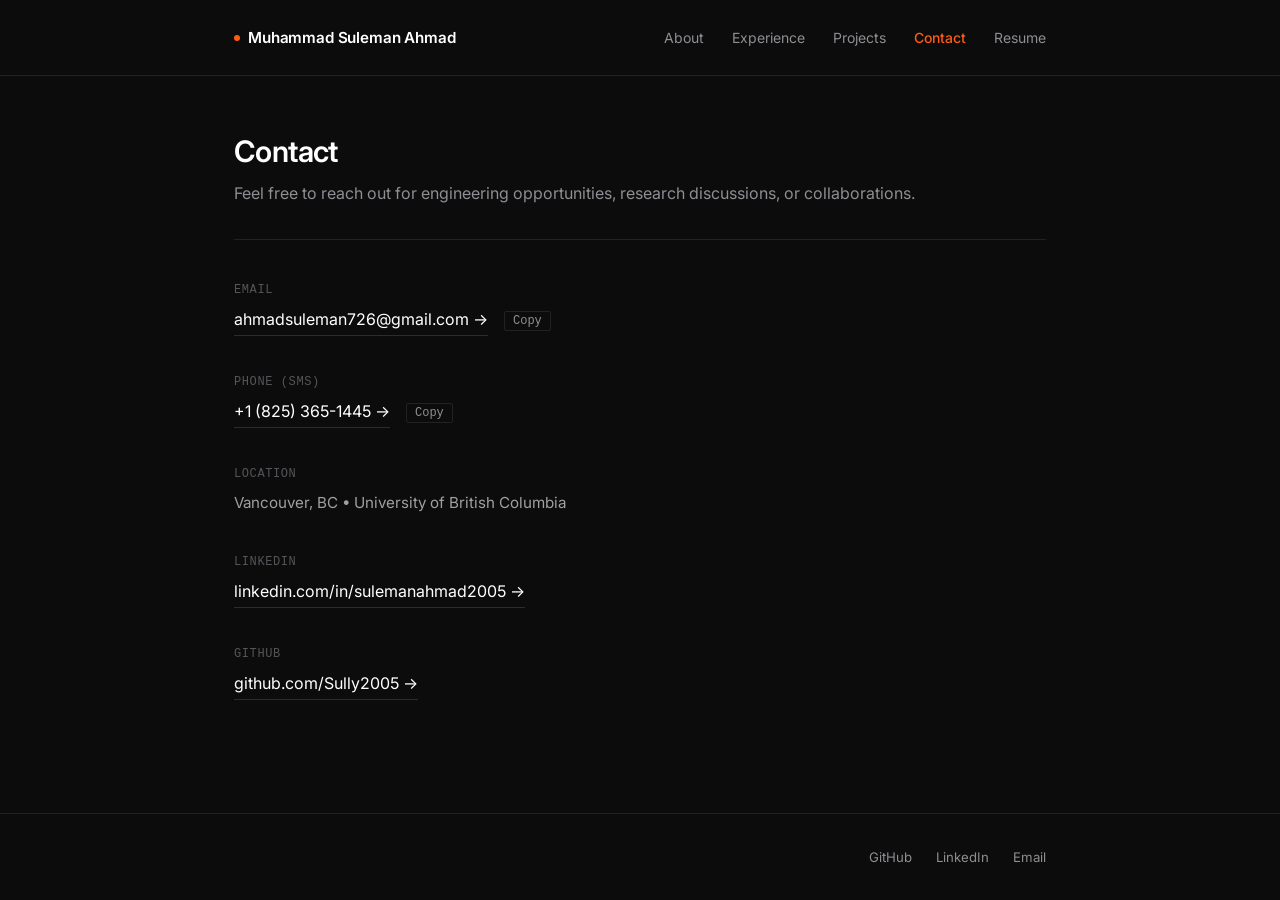
==== commit f028ce8b: "Update phone link" ====
--- a/contact.html
+++ b/contact.html
@@ -54,11 +54,12 @@
         </div>
       </div>
 
-      <!-- PHONE -->
+      <!-- PHONE (SMS) -->
       <div class="contact-entry">
-        <div class="contact-row-label">Phone</div>
+        <div class="contact-row-label">Phone (SMS)</div>
         <div class="contact-row-content">
-          <a href="tel:825-365-1445" class="text-link">825-365-1445 &rarr;</a>
+          <a href="sms:+18253651445" class="text-link" id="smsLink">+1 (825) 365-1445 &rarr;</a>
+          <button id="copyPhoneBtn" class="copy-inline-btn" data-phone="+1 (825) 365-1445" title="Copy phone number">Copy</button>
         </div>
       </div>
 
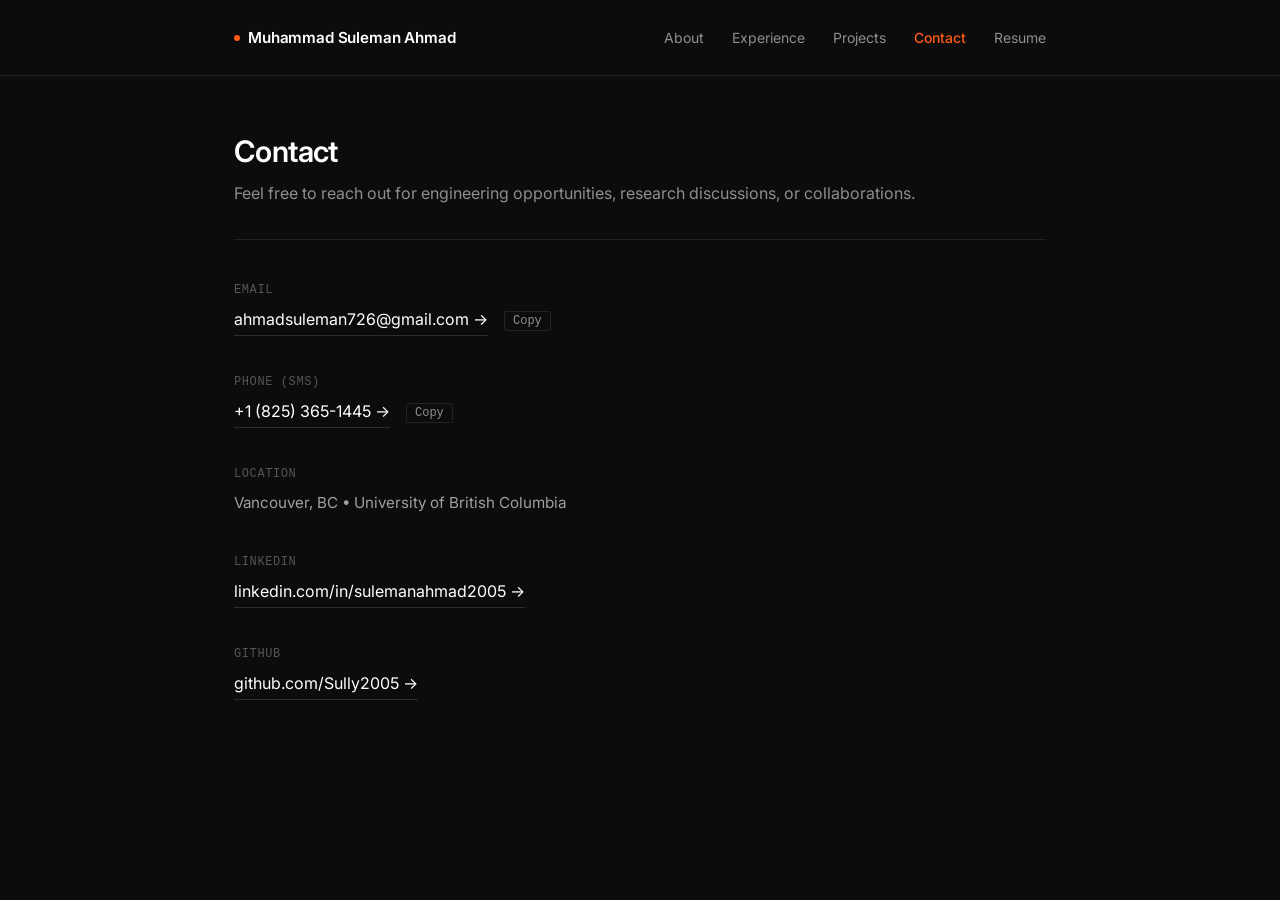
==== commit 46f5e31d: "Remove redundant contact" ====
--- a/contact.html
+++ b/contact.html
@@ -92,17 +92,6 @@
 
   <div id="toast" class="toast"></div>
 
-  <!-- FOOTER -->
-  <footer class="site-footer">
-    <div class="container footer-flex">
-      <div class="footer-links-clean">
-        <a href="https://github.com/Sully2005" target="_blank" rel="noopener noreferrer">GitHub</a>
-        <a href="https://linkedin.com/in/sulemanahmad2005" target="_blank" rel="noopener noreferrer">LinkedIn</a>
-        <a href="mailto:ahmadsuleman726@gmail.com">Email</a>
-      </div>
-    </div>
-  </footer>
-
   <script src="js/main.js"></script>
 </body>
 </html>
